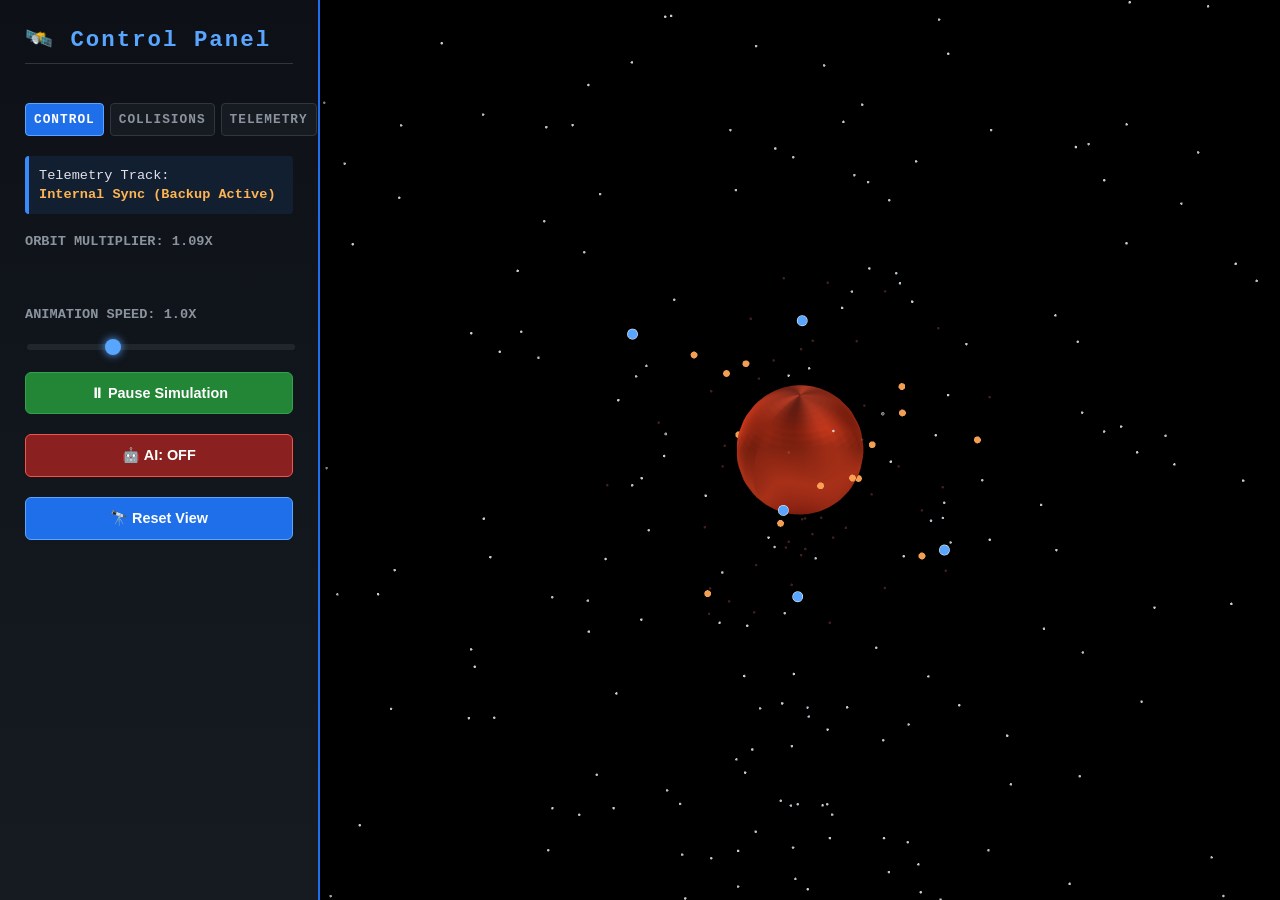
==== Code/index.html @ 91a64fd9 "First commit" ====
<!DOCTYPE html>
<html lang="en">
<head>
    <meta charset="UTF-8">
    <meta name="viewport" content="width=device-width, initial-scale=1.0">
    <title>Martian Satellite Simulation</title>
    <link rel="stylesheet" href="./style.css">
    <script src="https://cdn.plot.ly/plotly-2.27.0.min.js"></script>
</head>
<body>
    <div class="sidebar">
        <h2>🛰️ Control Panel</h2>

        <div class="tabs">
            <button id="tab-btn-control" class="tab-btn active">Control</button>
            <button id="tab-btn-collisions" class="tab-btn">Collisions</button>
            <button id="tab-btn-telemetry" class="tab-btn">Telemetry</button>
        </div>

        <div id="tab-panel-control" class="tab-panel">
            <div class="status">Telemetry Track:<br><strong id="status-text">Connecting to AI...</strong></div>

            <label>Orbit Multiplier: <span id="alt-val">1.00</span>x</label>
            <br>
            <label>Animation Speed: <span id="speed-val">1.0</span>x</label>
            <input type="range" id="speed" min="0.1" max="3.0" step="0.1" value="1.0">

            <button id="toggle-sim">⏸ Pause Simulation</button>

            <button id="ai-toggle-btn" class="ai-btn off">🤖 AI: OFF</button>

            <button id="reset-view-btn" class="secondary-btn">🔭 Reset View</button>
        </div>

        <div id="tab-panel-collisions" class="tab-panel hidden">
            <div class="collision-stats">
                <div class="stat-card off">
                    <label>AI OFF</label>
                    <div class="stat-count" id="off-collision-count">0</div>
                    <div class="stat-rate" id="off-collision-rate">0.0/min</div>
                </div>
                <div class="stat-card on">
                    <label>AI ON</label>
                    <div class="stat-count" id="on-collision-count">0</div>
                    <div class="stat-rate" id="on-collision-rate">0.0/min</div>
                </div>
            </div>

            <div class="reduction-box">
                Collision Rate Reduction
                <span id="collision-reduction">—</span>
            </div>

            <label>Event Log</label>
            <div id="collision-log" class="collision-log"></div>
        </div>

        <div id="tab-panel-telemetry" class="tab-panel hidden">
            <label>Orbit Multiplier (last 100 samples)</label>
            <div id="telemetry-chart" class="telemetry-chart"></div>

            <label>Satellite Status</label>
            <div class="sat-table-wrap">
                <table class="sat-table">
                    <thead>
                        <tr><th>ID</th><th>Radius</th><th>Nearest Threat</th><th>Status</th></tr>
                    </thead>
                    <tbody id="sat-table-body"></tbody>
                </table>
            </div>

            <label>Decision Log</label>
            <div id="decision-log" class="collision-log"></div>

            <label>Session Report (matplotlib)</label>
            <div class="report-chart-wrap">
                <img id="report-chart-img" class="report-chart-img" alt="Session report chart">
                <div id="report-chart-fallback" class="report-chart-fallback hidden">Report unavailable — is server.py running?</div>
            </div>

            <div class="download-links">
                <a href="http://127.0.0.1:8000/download-log" class="secondary-btn download-link" download>⬇ Model Log CSV</a>
                <a href="http://127.0.0.1:8000/download-sim-log" class="secondary-btn download-link" download>⬇ Sim Log CSV</a>
            </div>
        </div>
    </div>
    <div id="plot-container"></div>
    <script src="./script.js"></script>
</body>
</html>
---- Code/style.css ----
body {
    margin: 0;
    padding: 0;
    font-family: 'Courier New', Courier, monospace;
    background-color: #050508;
    color: #e0e0e8;
    display: flex;
    height: 100vh;
    overflow: hidden;
}

.sidebar {
    width: 320px;
    background: linear-gradient(180deg, #0d1117 0%, #161b22 100%);
    border-right: 2px solid #1f6feb;
    padding: 25px;
    box-shadow: 5px 0 25px rgba(0,0,0,0.7);
    display: flex;
    flex-direction: column;
    gap: 20px;
    z-index: 10;
    box-sizing: border-box;
    overflow-y: auto;
}

h2 {
    margin-top: 0;
    font-size: 1.4rem;
    color: #58a6ff;
    letter-spacing: 2px;
    border-bottom: 1px solid #30363d;
    padding-bottom: 10px;
}

.status {
    background-color: rgba(56, 139, 253, 0.1);
    padding: 10px;
    border-left: 4px solid #388bfd;
    border-radius: 4px;
    font-size: 0.85rem;
    line-height: 1.4;
}

label {
    font-size: 0.85rem;
    color: #8b949e;
    text-transform: uppercase;
    font-weight: bold;
}

input[type=range] {
    -webkit-appearance: none;
    appearance: none;
    width: 100%;
    background: #21262d;
    height: 6px;
    border-radius: 3px;
    outline: none;
}

input[type=range]::-webkit-slider-thumb {
    -webkit-appearance: none;
    appearance: none;
    width: 16px;
    height: 16px;
    border-radius: 50%;
    background: #58a6ff;
    cursor: pointer;
    box-shadow: 0 0 8px #58a6ff;
}

button {
    background-color: #238636;
    color: #ffffff;
    border: 1px solid #2ea44f;
    padding: 12px;
    border-radius: 6px;
    cursor: pointer;
    font-weight: bold;
    font-size: 0.9rem;
    transition: all 0.2s ease;
}

button:hover {
    background-color: #2ea44f;
    box-shadow: 0 0 15px rgba(46, 164, 79, 0.6);
}

#plot-container {
    flex-grow: 1;
    height: 100%;
    width: calc(100% - 320px);
    background-color: #000000;
}

/* --- Tabs --- */
.tabs {
    display: flex;
    gap: 6px;
}

.tab-btn {
    flex: 1;
    background-color: #161b22;
    color: #8b949e;
    border: 1px solid #30363d;
    padding: 8px;
    border-radius: 4px;
    cursor: pointer;
    font-family: 'Courier New', Courier, monospace;
    font-size: 0.8rem;
    font-weight: bold;
    text-transform: uppercase;
    letter-spacing: 1px;
    transition: all 0.2s ease;
}

.tab-btn:hover {
    background-color: #21262d;
    box-shadow: none;
}

.tab-btn.active {
    background-color: #1f6feb;
    color: #ffffff;
    border-color: #58a6ff;
}

.tab-panel {
    display: flex;
    flex-direction: column;
    gap: 20px;
}

.tab-panel.hidden {
    display: none;
}

/* --- AI toggle button --- */
.ai-btn {
    background-color: #238636;
    border: 1px solid #2ea44f;
}

.ai-btn.off {
    background-color: #8b2020;
    border: 1px solid #f85149;
}

.secondary-btn {
    background-color: #1f6feb;
    border: 1px solid #58a6ff;
}

/* --- Collisions tab --- */
.collision-stats {
    display: flex;
    gap: 10px;
}

.stat-card {
    flex: 1;
    background-color: rgba(56, 139, 253, 0.08);
    border-left: 4px solid #388bfd;
    border-radius: 4px;
    padding: 10px;
    text-align: center;
}

.stat-card.off {
    background-color: rgba(248, 81, 73, 0.08);
    border-left-color: #f85149;
}

.stat-card label {
    display: block;
    font-size: 0.7rem;
    margin-bottom: 4px;
}

.stat-count {
    font-size: 1.6rem;
    font-weight: bold;
    color: #e0e0e8;
}

.stat-rate {
    font-size: 0.75rem;
    color: #8b949e;
    margin-top: 2px;
}

.reduction-box {
    background-color: rgba(46, 164, 79, 0.1);
    border-left: 4px solid #2ea44f;
    border-radius: 4px;
    padding: 10px;
    text-align: center;
    font-size: 0.8rem;
    text-transform: uppercase;
    letter-spacing: 1px;
    color: #8b949e;
}

.reduction-box span {
    display: block;
    font-size: 1.8rem;
    color: #3fb950;
    font-weight: bold;
    letter-spacing: normal;
    text-transform: none;
    margin-top: 4px;
}

.collision-log {
    background-color: #0d1117;
    border: 1px solid #30363d;
    border-radius: 4px;
    padding: 8px;
    height: 220px;
    overflow-y: auto;
    font-size: 0.72rem;
    line-height: 1.5;
    color: #8b949e;
}

.collision-log div {
    border-bottom: 1px solid #21262d;
    padding: 3px 0;
}

.collision-log:empty::before {
    content: "No collisions recorded yet — try switching AI OFF to test the baseline.";
    color: #6e7681;
    font-style: italic;
}

#decision-log:empty::before {
    content: "No decisions logged yet — start the simulation to see live model activity.";
}

/* --- Telemetry tab --- */
.telemetry-chart {
    background-color: #0d1117;
    border: 1px solid #30363d;
    border-radius: 4px;
    height: 140px;
    width: 100%;
}

.sat-table-wrap {
    max-height: 180px;
    overflow-y: auto;
    border: 1px solid #30363d;
    border-radius: 4px;
}

.sat-table {
    width: 100%;
    border-collapse: collapse;
    font-size: 0.72rem;
}

.sat-table th {
    position: sticky;
    top: 0;
    background-color: #161b22;
    color: #58a6ff;
    text-align: left;
    padding: 6px 8px;
    text-transform: uppercase;
    letter-spacing: 0.5px;
}

.sat-table td {
    padding: 5px 8px;
    border-top: 1px solid #21262d;
    color: #c9d1d9;
}

.sat-table tr.status-safe td:last-child { color: #3fb950; }
.sat-table tr.status-caution td:last-child { color: #d29922; }
.sat-table tr.status-danger td:last-child { color: #f85149; font-weight: bold; }

.report-chart-wrap {
    position: relative;
}

.report-chart-img {
    width: 100%;
    display: block;
    border-radius: 4px;
    border: 1px solid #30363d;
}

.report-chart-img.hidden {
    display: none;
}

.report-chart-fallback {
    background-color: #0d1117;
    border: 1px solid #30363d;
    border-radius: 4px;
    padding: 20px 10px;
    text-align: center;
    font-size: 0.75rem;
    color: #6e7681;
    font-style: italic;
}

.report-chart-fallback.hidden {
    display: none;
}

.download-links {
    display: flex;
    gap: 8px;
}

.download-link {
    flex: 1;
    text-align: center;
    text-decoration: none;
    font-size: 0.75rem;
    font-weight: bold;
    padding: 10px;
    border-radius: 6px;
    box-sizing: border-box;
}
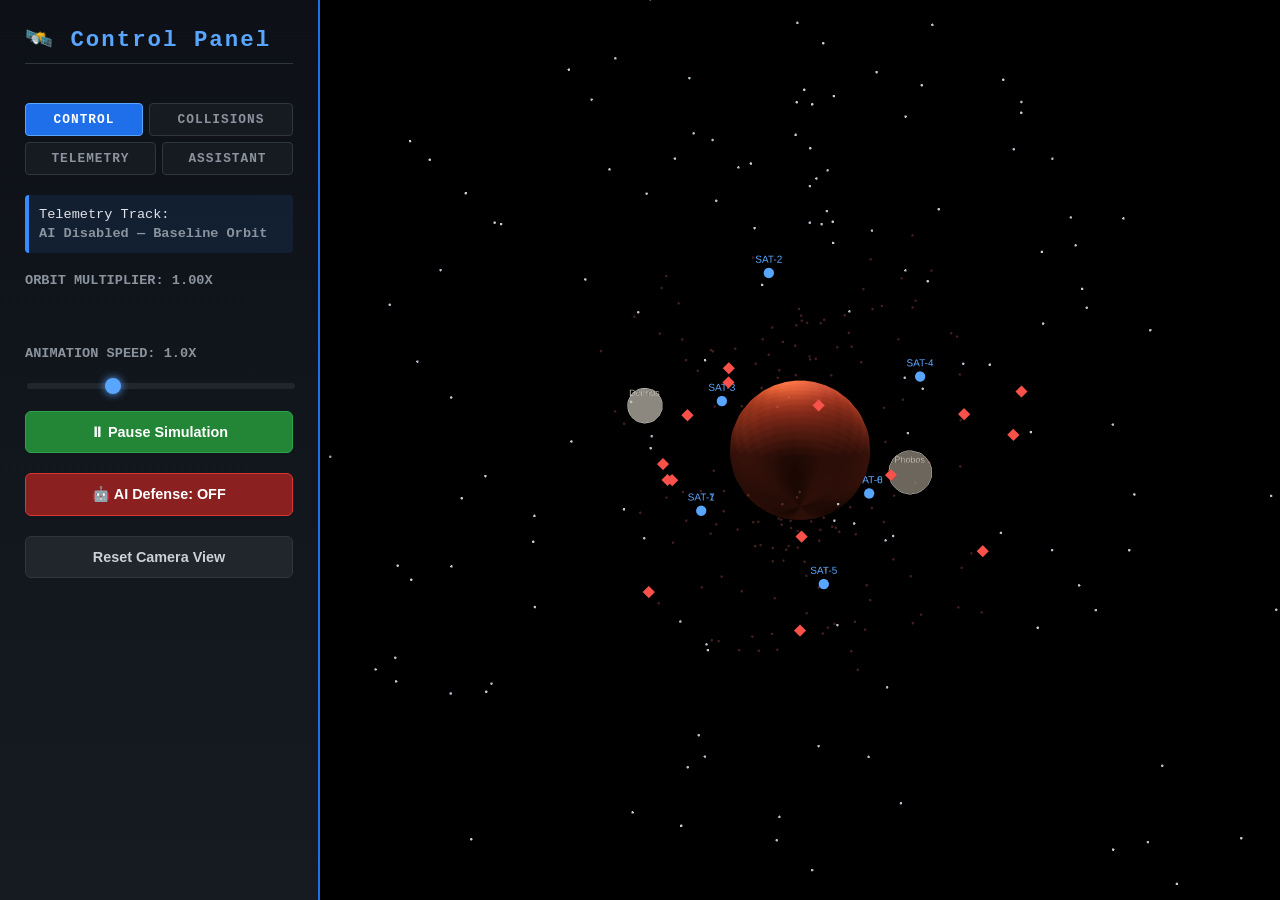
==== commit df797ede: "first commit" ====
--- a/Code/index.html
+++ b/Code/index.html
@@ -4,8 +4,461 @@
     <meta charset="UTF-8">
     <meta name="viewport" content="width=device-width, initial-scale=1.0">
     <title>Martian Satellite Simulation</title>
-    <link rel="stylesheet" href="./style.css">
     <script src="https://cdn.plot.ly/plotly-2.27.0.min.js"></script>
+    <style>
+        body {
+            margin: 0;
+            padding: 0;
+            font-family: 'Courier New', Courier, monospace;
+            background-color: #050508;
+            color: #e0e0e8;
+            display: flex;
+            height: 100vh;
+            overflow: hidden;
+        }
+
+        .sidebar {
+            width: 320px;
+            background: linear-gradient(180deg, #0d1117 0%, #161b22 100%);
+            border-right: 2px solid #1f6feb;
+            padding: 25px;
+            box-shadow: 5px 0 25px rgba(0,0,0,0.7);
+            display: flex;
+            flex-direction: column;
+            gap: 20px;
+            z-index: 10;
+            box-sizing: border-box;
+            overflow-y: auto;
+        }
+
+        h2 {
+            margin-top: 0;
+            font-size: 1.4rem;
+            color: #58a6ff;
+            letter-spacing: 2px;
+            border-bottom: 1px solid #30363d;
+            padding-bottom: 10px;
+        }
+
+        .status {
+            background-color: rgba(56, 139, 253, 0.1);
+            padding: 10px;
+            border-left: 4px solid #388bfd;
+            border-radius: 4px;
+            font-size: 0.85rem;
+            line-height: 1.4;
+        }
+
+        label {
+            font-size: 0.85rem;
+            color: #8b949e;
+            text-transform: uppercase;
+            font-weight: bold;
+        }
+
+        input[type=range] {
+            -webkit-appearance: none;
+            appearance: none;
+            width: 100%;
+            background: #21262d;
+            height: 6px;
+            border-radius: 3px;
+            outline: none;
+        }
+
+        input[type=range]::-webkit-slider-thumb {
+            -webkit-appearance: none;
+            appearance: none;
+            width: 16px;
+            height: 16px;
+            border-radius: 50%;
+            background: #58a6ff;
+            cursor: pointer;
+            box-shadow: 0 0 8px #58a6ff;
+        }
+
+        button {
+            background-color: #238636;
+            color: #ffffff;
+            border: 1px solid #2ea44f;
+            padding: 12px;
+            border-radius: 6px;
+            cursor: pointer;
+            font-weight: bold;
+            font-size: 0.9rem;
+            transition: all 0.2s ease;
+        }
+
+        button:hover {
+            background-color: #2ea44f;
+            box-shadow: 0 0 15px rgba(46, 164, 79, 0.6);
+        }
+
+        #plot-container {
+            flex-grow: 1;
+            height: 100%;
+            width: calc(100% - 320px);
+            background-color: #000000;
+        }
+
+        /* --- Tabs --- */
+        .tabs {
+            display: flex;
+            flex-wrap: wrap;
+            gap: 6px;
+        }
+
+        .tab-btn {
+            flex: 1 1 auto;
+            min-width: 70px;
+            background-color: #161b22;
+            color: #8b949e;
+            border: 1px solid #30363d;
+            padding: 8px;
+            border-radius: 4px;
+            cursor: pointer;
+            font-family: 'Courier New', Courier, monospace;
+            font-size: 0.8rem;
+            font-weight: bold;
+            text-transform: uppercase;
+            letter-spacing: 1px;
+            transition: all 0.2s ease;
+        }
+
+        .tab-btn:hover {
+            background-color: #21262d;
+            box-shadow: none;
+        }
+
+        .tab-btn.active {
+            background-color: #1f6feb;
+            color: #ffffff;
+            border-color: #58a6ff;
+        }
+
+        .tab-panel {
+            display: flex;
+            flex-direction: column;
+            gap: 20px;
+        }
+
+        .tab-panel.hidden {
+            display: none;
+        }
+
+        /* --- AI toggle button --- */
+        .ai-btn {
+            background-color: #238636;
+            border: 1px solid #2ea44f;
+        }
+
+        .ai-btn.off {
+            background-color: #8b2020;
+            border: 1px solid #da3633;
+        }
+
+        .ai-btn.off:hover {
+            background-color: #da3633;
+            box-shadow: 0 0 15px rgba(218, 54, 51, 0.6);
+        }
+
+        /* --- Collisions Tab Widgets --- */
+        .stats-grid {
+            display: grid;
+            grid-template-columns: 1fr 1fr;
+            gap: 10px;
+        }
+
+        .stat-card {
+            background-color: #0d1117;
+            border: 1px solid #30363d;
+            border-radius: 6px;
+            padding: 10px;
+            text-align: center;
+        }
+
+        .stat-card.danger {
+            border-color: #f85149;
+            background-color: rgba(248, 81, 73, 0.05);
+        }
+
+        .stat-card.success {
+            border-color: #3fb950;
+            background-color: rgba(63, 185, 80, 0.05);
+        }
+
+        .stat-title {
+            font-size: 0.7rem;
+            margin-bottom: 4px;
+            color: #8b949e;
+            text-transform: uppercase;
+        }
+
+        .stat-count {
+            font-size: 1.6rem;
+            font-weight: bold;
+            color: #e0e0e8;
+        }
+
+        .stat-rate {
+            font-size: 0.75rem;
+            color: #8b949e;
+            margin-top: 2px;
+        }
+
+        .reduction-box {
+            background-color: rgba(46, 164, 79, 0.1);
+            border-left: 4px solid #2ea44f;
+            border-radius: 4px;
+            padding: 10px;
+            text-align: center;
+            font-size: 0.8rem;
+            text-transform: uppercase;
+            letter-spacing: 1px;
+            color: #8b949e;
+        }
+
+        .reduction-box span {
+            display: block;
+            font-size: 1.8rem;
+            color: #3fb950;
+            font-weight: bold;
+            letter-spacing: normal;
+            text-transform: none;
+            margin-top: 4px;
+        }
+
+        .collision-log {
+            background-color: #0d1117;
+            border: 1px solid #30363d;
+            border-radius: 4px;
+            padding: 8px;
+            height: 220px;
+            overflow-y: auto;
+            font-size: 0.72rem;
+            line-height: 1.5;
+            color: #8b949e;
+        }
+
+        .collision-log div {
+            border-bottom: 1px solid #21262d;
+            padding: 3px 0;
+        }
+
+        .collision-log:empty::before {
+            content: "No collisions recorded. Simulation operating safely.";
+            color: #484f58;
+            font-style: italic;
+        }
+
+        /* --- Telemetry Tab Widgets --- */
+        .telemetry-chart-wrap {
+            height: 140px;
+            background-color: #0d1117;
+            border: 1px solid #30363d;
+            border-radius: 4px;
+            overflow: hidden;
+        }
+
+        .sat-table-wrap {
+            max-height: 180px;
+            overflow-y: auto;
+            border: 1px solid #30363d;
+            border-radius: 4px;
+        }
+
+        .sat-table {
+            width: 100%;
+            border-collapse: collapse;
+            font-size: 0.75rem;
+            text-align: left;
+        }
+
+        .sat-table th {
+            background-color: #161b22;
+            color: #8b949e;
+            padding: 6px 8px;
+            position: sticky;
+            top: 0;
+            border-bottom: 1px solid #30363d;
+        }
+
+        .sat-table td {
+            padding: 5px 8px;
+            border-bottom: 1px solid #21262d;
+            color: #c9d1d9;
+        }
+
+        .sat-table tr:hover td {
+            background-color: #161b22;
+            cursor: pointer;
+        }
+
+        .badge-safe {
+            color: #3fb950;
+            background: rgba(63, 185, 80, 0.1);
+            padding: 2px 6px;
+            border-radius: 3px;
+        }
+
+        .badge-caution {
+            color: #d29922;
+            background: rgba(210, 153, 34, 0.1);
+            padding: 2px 6px;
+            border-radius: 3px;
+        }
+
+        .badge-danger {
+            color: #f85149;
+            background: rgba(248, 81, 73, 0.1);
+            padding: 2px 6px;
+            border-radius: 3px;
+        }
+
+        .report-chart-wrap {
+            background-color: #0d1117;
+            border: 1px solid #30363d;
+            border-radius: 4px;
+            overflow: hidden;
+            text-align: center;
+        }
+
+        .report-chart-img {
+            width: 100%;
+            height: auto;
+            display: block;
+        }
+
+        .report-chart-fallback {
+            padding: 20px;
+            color: #8b949e;
+            font-size: 0.75rem;
+            font-style: italic;
+        }
+
+        .hidden {
+            display: none;
+        }
+
+        .download-links {
+            display: flex;
+            gap: 8px;
+        }
+
+        .download-link {
+            flex: 1;
+            text-align: center;
+            text-decoration: none;
+            font-size: 0.75rem;
+            font-weight: bold;
+            padding: 10px;
+            border-radius: 6px;
+            box-sizing: border-box;
+        }
+
+        /* --- Assistant tab --- */
+        .chat-messages {
+            display: flex;
+            flex-direction: column;
+            gap: 8px;
+            height: 320px;
+            overflow-y: auto;
+            background-color: #0d1117;
+            border: 1px solid #30363d;
+            border-radius: 4px;
+            padding: 10px;
+        }
+
+        .chat-messages:empty::before {
+            content: "Ask me anything about the simulation — the satellites, Mars, the AI toggle, or what's happening right now.";
+            color: #6e7681;
+            font-style: italic;
+            font-size: 0.78rem;
+        }
+
+        .chat-bubble {
+            max-width: 85%;
+            padding: 8px 10px;
+            border-radius: 8px;
+            font-size: 0.78rem;
+            line-height: 1.4;
+            word-wrap: break-word;
+            white-space: pre-wrap;
+        }
+
+        .chat-bubble.user {
+            align-self: flex-end;
+            background-color: #1f6feb;
+            color: #ffffff;
+        }
+
+        .chat-bubble.assistant {
+            align-self: flex-start;
+            background-color: #21262d;
+            color: #c9d1d9;
+        }
+
+        .chat-bubble.assistant.error {
+            background-color: rgba(248, 81, 73, 0.15);
+            color: #f85149;
+            border: 1px solid #f85149;
+        }
+
+        .chat-bubble.assistant.pending {
+            color: #8b949e;
+            font-style: italic;
+        }
+
+        .chat-input-row {
+            display: flex;
+            gap: 8px;
+        }
+
+        .chat-input {
+            flex: 1;
+            background-color: #0d1117;
+            border: 1px solid #30363d;
+            border-radius: 4px;
+            color: #c9d1d9;
+            padding: 8px 10px;
+            font-size: 0.8rem;
+            outline: none;
+        }
+
+        .chat-input:focus {
+            border-color: #58a6ff;
+        }
+
+        .chat-send-btn {
+            padding: 8px 14px;
+            font-size: 0.8rem;
+        }
+
+        .secondary-btn {
+            background-color: #21262d;
+            color: #c9d1d9;
+            border: 1px solid #30363d;
+        }
+
+        .secondary-btn:hover {
+            background-color: #30363d;
+            border-color: #8b949e;
+            box-shadow: none;
+        }
+
+        .q-table-view {
+            background-color: #0d1117;
+            border: 1px solid #30363d;
+            border-radius: 4px;
+            padding: 8px;
+            font-size: 0.7rem;
+            font-family: monospace;
+            max-height: 150px;
+            overflow-y: auto;
+            color: #8b949e;
+            white-space: pre-wrap;
+        }
+    </style>
 </head>
 <body>
     <div class="sidebar">
@@ -15,6 +468,7 @@
             <button id="tab-btn-control" class="tab-btn active">Control</button>
             <button id="tab-btn-collisions" class="tab-btn">Collisions</button>
             <button id="tab-btn-telemetry" class="tab-btn">Telemetry</button>
+            <button id="tab-btn-assistant" class="tab-btn">Assistant</button>
         </div>
 
         <div id="tab-panel-control" class="tab-panel">
@@ -26,44 +480,44 @@
             <input type="range" id="speed" min="0.1" max="3.0" step="0.1" value="1.0">
 
             <button id="toggle-sim">⏸ Pause Simulation</button>
-
-            <button id="ai-toggle-btn" class="ai-btn off">🤖 AI: OFF</button>
-
-            <button id="reset-view-btn" class="secondary-btn">🔭 Reset View</button>
+            <button id="ai-toggle-btn" class="ai-btn off">🤖 AI Defense: OFF</button>
+            <button id="reset-view-btn" class="secondary-btn">Reset Camera View</button>
         </div>
 
         <div id="tab-panel-collisions" class="tab-panel hidden">
-            <div class="collision-stats">
-                <div class="stat-card off">
-                    <label>AI OFF</label>
-                    <div class="stat-count" id="off-collision-count">0</div>
-                    <div class="stat-rate" id="off-collision-rate">0.0/min</div>
+            <div class="stats-grid">
+                <div class="stat-card danger">
+                    <div class="stat-title">AI OFF Hits</div>
+                    <div id="off-collision-count" class="stat-count">0</div>
+                    <div id="off-collision-rate" class="stat-rate">0.0 / min</div>
                 </div>
-                <div class="stat-card on">
-                    <label>AI ON</label>
-                    <div class="stat-count" id="on-collision-count">0</div>
-                    <div class="stat-rate" id="on-collision-rate">0.0/min</div>
+                <div class="stat-card success">
+                    <div class="stat-title">AI ON Hits</div>
+                    <div id="on-collision-count" class="stat-count">0</div>
+                    <div id="on-collision-rate" class="stat-rate">0.0 / min</div>
                 </div>
             </div>
 
             <div class="reduction-box">
-                Collision Rate Reduction
-                <span id="collision-reduction">—</span>
+                Collision Reduction
+                <span id="collision-reduction">0%</span>
             </div>
 
-            <label>Event Log</label>
+            <label>Live Collision &amp; Evasion Log</label>
             <div id="collision-log" class="collision-log"></div>
         </div>
 
         <div id="tab-panel-telemetry" class="tab-panel hidden">
-            <label>Orbit Multiplier (last 100 samples)</label>
-            <div id="telemetry-chart" class="telemetry-chart"></div>
-
-            <label>Satellite Status</label>
+            <label>Orbit Multiplier History</label>
+            <div class="telemetry-chart-wrap">
+                <div id="telemetry-chart" style="width:100%;height:100%;"></div>
+            </div>
+
+            <label>Satellite Status Matrix</label>
             <div class="sat-table-wrap">
                 <table class="sat-table">
                     <thead>
-                        <tr><th>ID</th><th>Radius</th><th>Nearest Threat</th><th>Status</th></tr>
+                        <tr><th>Sat</th><th>Orbit</th><th>Nearest Threat</th><th>Status</th></tr>
                     </thead>
                     <tbody id="sat-table-body"></tbody>
                 </table>
@@ -83,8 +537,898 @@
                 <a href="http://127.0.0.1:8000/download-sim-log" class="secondary-btn download-link" download>⬇ Sim Log CSV</a>
             </div>
         </div>
+
+        <div id="tab-panel-assistant" class="tab-panel hidden">
+            <div id="chat-messages" class="chat-messages"></div>
+            <div class="chat-input-row">
+                <input type="text" id="chat-input" class="chat-input" placeholder="Ask about the simulation...">
+                <button id="chat-send-btn" class="secondary-btn chat-send-btn">Send</button>
+            </div>
+
+            <label>RL Agent Q-Table (State / Action Values)</label>
+            <div id="q-table-view" class="q-table-view">Loading Q-table...</div>
+            <button id="rl-reset-btn" class="secondary-btn">Reset RL Agent Memory</button>
+        </div>
     </div>
+
     <div id="plot-container"></div>
-    <script src="./script.js"></script>
+
+    <script>
+        document.addEventListener('DOMContentLoaded', function() {
+
+            if (typeof Plotly === 'undefined') {
+              console.error('Plotly failed to load — check your <script src="..."> tag/order.');
+              return;
+            }
+          
+            const plotDiv = document.getElementById('plot-container');
+            if (!plotDiv) {
+              console.error('plot-container div not found — check the id matches your HTML.');
+              return;
+            }
+          
+            const numSats = 8;
+            const numPlanes = 3;
+            let timeStep = 0;
+            let isAnimating = true;
+            let aiEnabled = false; 
+          
+            const altVal = document.getElementById('alt-val');
+            const speedSlider = document.getElementById('speed');
+            const speedVal = document.getElementById('speed-val');
+            const toggleBtn = document.getElementById('toggle-sim');
+            const statusText = document.getElementById('status-text');
+          
+            const aiToggleBtn = document.getElementById('ai-toggle-btn');
+            const resetViewBtn = document.getElementById('reset-view-btn');
+            const tabBtnControl = document.getElementById('tab-btn-control');
+            const tabBtnCollisions = document.getElementById('tab-btn-collisions');
+            const tabBtnTelemetry = document.getElementById('tab-btn-telemetry');
+            const tabBtnAssistant = document.getElementById('tab-btn-assistant');
+            const tabPanelControl = document.getElementById('tab-panel-control');
+            const tabPanelCollisions = document.getElementById('tab-panel-collisions');
+            const tabPanelTelemetry = document.getElementById('tab-panel-telemetry');
+            const tabPanelAssistant = document.getElementById('tab-panel-assistant');
+            const chatMessagesEl = document.getElementById('chat-messages');
+            const chatInputEl = document.getElementById('chat-input');
+            const chatSendBtn = document.getElementById('chat-send-btn');
+            const telemetryChartEl = document.getElementById('telemetry-chart');
+            const satTableBodyEl = document.getElementById('sat-table-body');
+            const qTableViewEl = document.getElementById('q-table-view');
+            const decisionLogEl = document.getElementById('decision-log');
+            const reportChartImg = document.getElementById('report-chart-img');
+            const reportChartFallback = document.getElementById('report-chart-fallback');
+            const offCountEl = document.getElementById('off-collision-count');
+            const onCountEl = document.getElementById('on-collision-count');
+            const offRateEl = document.getElementById('off-collision-rate');
+            const onRateEl = document.getElementById('on-collision-rate');
+            const reductionEl = document.getElementById('collision-reduction');
+            const collisionLogEl = document.getElementById('collision-log');
+          
+            const planeRadiiBase = [1.6, 2.4, 3.2];
+            const inclinations = [0.2, 0.5, 0.78];
+            const nodes = [0.5, 2.1, 4.5];
+          
+            // --- 1. STARS GENERATOR ---
+            function buildStars() {
+                let numStars = 400;
+                let x = [], y = [], z = [];
+                let colors = [];
+                const starColors = ['#ffffff', '#e0f2fe', '#f3e8ff', '#ffffff'];
+          
+                const rMin = 3.0, rMax = 14.0;
+                for(let i=0; i<numStars; i++) {
+                    let r = Math.cbrt(Math.random() * (Math.pow(rMax, 3) - Math.pow(rMin, 3)) + Math.pow(rMin, 3));
+                    let theta = Math.random() * 2 * Math.PI;
+                    let phi = Math.random() * Math.PI;
+          
+                    x.push(r * Math.sin(phi) * Math.cos(theta));
+                    y.push(r * Math.sin(phi) * Math.sin(theta));
+                    z.push(r * Math.cos(phi));
+                    colors.push(starColors[Math.floor(Math.random() * starColors.length)]);
+                }
+                return {
+                    type: 'scatter3d', mode: 'markers', x: x, y: y, z: z,
+                    marker: { size: 1.5, color: colors, opacity: 0.8 },
+                    showlegend: false, hoverinfo: 'none'
+                };
+            }
+          
+            // --- 2. MARS GENERATOR ---
+            const marsU = [];
+            const marsV = [];
+            for (let i = 0; i <= 30; i++) marsU.push(i * 2 * Math.PI / 30);
+            for (let i = 0; i <= 30; i++) marsV.push(i * Math.PI / 30);
+          
+            function marsTexture(u, v) {
+                return Math.sin(3*u + 1.3*v) * 0.5 + Math.sin(5*u - 2.1*v) * 0.3 + Math.sin(1.7*u + 4*v) * 0.2;
+            }
+          
+            function buildMarsGeometry() {
+                let x = [], y = [], z = [];
+                for (let i = 0; i <= 30; i++) {
+                    let x_row = [], y_row = [], z_row = [];
+                    for (let j = 0; j <= 30; j++) {
+                        x_row.push(Math.cos(marsU[j]) * Math.sin(marsV[i]));
+                        y_row.push(Math.sin(marsU[j]) * Math.sin(marsV[i]));
+                        z_row.push(Math.cos(marsV[i]));
+                    }
+                    x.push(x_row); y.push(y_row); z.push(z_row);
+                }
+                return { x: x, y: y, z: z };
+            }
+          
+            function buildMarsColor(rotationAngle) {
+                let color = [];
+                for (let i = 0; i <= 30; i++) {
+                    let row = [];
+                    for (let j = 0; j <= 30; j++) {
+                        let base = Math.cos(marsV[i]);
+                        let feature = marsTexture(marsU[j] - rotationAngle, marsV[i]) * 0.55;
+                        row.push(base + feature);
+                    }
+                    color.push(row);
+                }
+                return color;
+            }
+          
+            const MARS_ROTATION_SPEED = 0.01;
+          
+            // --- 3. DECORATIVE DEBRIS ---
+            function buildDebris(density) {
+                let numDebris = Math.floor(150 * density);
+                let x = [], y = [], z = [];
+                for(let i=0; i<numDebris; i++) {
+                    let r = 1.2 + Math.random() * 2.3;
+                    let theta = Math.random() * 2 * Math.PI;
+                    let phi = Math.random() * Math.PI;
+                    x.push(r * Math.sin(phi) * Math.cos(theta));
+                    y.push(r * Math.sin(phi) * Math.sin(theta));
+                    z.push(r * Math.cos(phi));
+                }
+                return {
+                    type: 'scatter3d', mode: 'markers', x: x, y: y, z: z,
+                    marker: { size: 1.5, color: '#ff7b72', opacity: 0.25 },
+                    showlegend: false, hoverinfo: 'none'
+                };
+            }
+          
+            // --- 4. SATELLITE POSITION CALCULATION ---
+            let satThetas = new Array(numSats).fill(0).map((_, i) => {
+                let spacingOffset = (2 * Math.PI / Math.max(1, Math.floor(numSats / numPlanes))) * Math.floor(i / numPlanes);
+                return spacingOffset;
+            });
+          
+            function advanceSatelliteOrbits(altitudeMults, dtSim) {
+                for (let i = 0; i < numSats; i++) {
+                    let pIdx = i % numPlanes;
+                    let mult = (altitudeMults && altitudeMults[i] !== undefined) ? altitudeMults[i] : 1.0;
+                    let r = Math.max(planeRadiiBase[pIdx] * mult, 1.4);
+                    let angularSpeed = Math.sqrt(10.0 / Math.pow(r, 3));
+                    satThetas[i] = (satThetas[i] + angularSpeed * dtSim * 0.15) % (2 * Math.PI);
+                }
+            }
+          
+            function getSatellites(altitudeMults) {
+                let x = [], y = [], z = [];
+                for (let i = 0; i < numSats; i++) {
+                    let pIdx = i % numPlanes;
+                    let mult = (altitudeMults && altitudeMults[i] !== undefined) ? altitudeMults[i] : 1.0;
+                    let r = Math.max(planeRadiiBase[pIdx] * mult, 1.4);
+                    let inc = inclinations[pIdx];
+                    let node = nodes[pIdx];
+          
+                    let currentTheta = satThetas[i];
+                    x.push(r * (Math.cos(currentTheta) * Math.cos(node) - Math.sin(currentTheta) * Math.sin(node) * Math.cos(inc)));
+                    y.push(r * (Math.cos(currentTheta) * Math.sin(node) + Math.sin(currentTheta) * Math.cos(node) * Math.cos(inc)));
+                    z.push(r * (Math.sin(currentTheta) * Math.sin(inc)));
+                }
+                return { x: x, y: y, z: z };
+            }
+          
+            // --- 5. THREAT DEBRIS ---
+            const THREATS_PER_SAT = 2;
+            const COLLISION_RADIUS = 0.35;
+            const RESPAWN_MIN_OFFSET = 0.15;
+            const RESPAWN_MAX_OFFSET = 0.55;
+          
+            function randomOffset() {
+                let mag = RESPAWN_MIN_OFFSET + Math.random() * (RESPAWN_MAX_OFFSET - RESPAWN_MIN_OFFSET);
+                return Math.random() < 0.5 ? -mag : mag;
+            }
+          
+            function makeThreat(satIdx, id) {
+                let pIdx = satIdx % numPlanes;
+                let spacingOffset = (2 * Math.PI / Math.max(1, Math.floor(numSats / numPlanes))) * Math.floor(satIdx / numPlanes);
+                return {
+                    id: id,
+                    satIdx: satIdx,
+                    pIdx: pIdx,
+                    radius: Math.max(planeRadiiBase[pIdx] + randomOffset(), 1.1),
+                    phase: spacingOffset + Math.random() * 2 * Math.PI,
+                    colliding: false,
+                    eccentricity: 0.15 + Math.random() * 0.2,
+                    direction: Math.random() < 0.3 ? -1 : 1
+                };
+            }
+          
+            let threatState = [];
+            for (let s = 0; s < numSats; s++) {
+                for (let k = 0; k < THREATS_PER_SAT; k++) {
+                    threatState.push(makeThreat(s, 'DBR-' + String(s) + String(k)));
+                }
+            }
+          
+            function getThreatPositions(t) {
+                let x = [], y = [], z = [];
+                for (let i = 0; i < threatState.length; i++) {
+                    let th = threatState[i];
+                    let inc = inclinations[th.pIdx];
+                    let node = nodes[th.pIdx];
+                    
+                    let angularSpeed = Math.sqrt(10.0 / Math.pow(th.radius, 3)) * (th.direction || 1);
+                    let currentTheta = th.phase + (angularSpeed * t * 0.15);
+                    
+                    let r = th.radius * (1 - (th.eccentricity || 0) * Math.cos(currentTheta));
+                    
+                    x.push(r * (Math.cos(currentTheta) * Math.cos(node) - Math.sin(currentTheta) * Math.sin(node) * Math.cos(inc)));
+                    y.push(r * (Math.cos(currentTheta) * Math.sin(node) + Math.sin(currentTheta) * Math.cos(node) * Math.cos(inc)));
+                    z.push(r * (Math.sin(currentTheta) * Math.sin(inc)));
+                }
+                return { x: x, y: y, z: z };
+            }
+          
+            // --- 5b. MARS MOONS ---
+            const marsMoons = [
+                { name: 'Phobos', radius: 1.7, inc: 0.05, node: 0.0, phase: 0.0, size: 50.5, color: '#9c9284' },
+                { name: 'Deimos', radius: 2.3, inc: 0.08, node: 1.2, phase: 2.1, size: 40.8, color: '#c8c2b6' }
+            ];
+          
+            function getMoonPositions(t) {
+                let x = [], y = [], z = [];
+                for (let i = 0; i < marsMoons.length; i++) {
+                    let m = marsMoons[i];
+                    let angularSpeed = Math.sqrt(10.0 / Math.pow(m.radius, 3));
+                    let theta = m.phase + angularSpeed * t * 0.15;
+                    x.push(m.radius * (Math.cos(theta) * Math.cos(m.node) - Math.sin(theta) * Math.sin(m.node) * Math.cos(m.inc)));
+                    y.push(m.radius * (Math.cos(theta) * Math.sin(m.node) + Math.sin(theta) * Math.cos(m.node) * Math.cos(m.inc)));
+                    z.push(m.radius * (Math.sin(theta) * Math.sin(m.inc)));
+                }
+                return { x: x, y: y, z: z };
+            }
+          
+            // --- 6b. TELEMETRY DASHBOARD ---
+            const TELEMETRY_WINDOW = 100;
+            let telemetryTimes = [];
+            let telemetryValues = [];
+          
+            const CAUTION_DISTANCE = 0.9;
+            let satStatusState = new Array(numSats).fill('SAFE');
+            let lastLoggedMultiplier = 1.0;
+          
+            function logDecision(text) {
+                if (!decisionLogEl) return;
+                let timeStr = '[' + String(Math.floor(timeStep)).padStart(3, '0') + 's] ';
+                let div = document.createElement('div');
+                div.textContent = timeStr + text;
+                decisionLogEl.appendChild(div);
+                decisionLogEl.scrollTop = decisionLogEl.scrollHeight;
+            }
+          
+            function getNearestThreatDistances(satX, satY, satZ, threatX, threatY, threatZ) {
+                let nearest = new Array(numSats).fill(Infinity);
+                for (let i = 0; i < threatState.length; i++) {
+                    let th = threatState[i];
+                    let dx = satX[th.satIdx] - threatX[i];
+                    let dy = satY[th.satIdx] - threatY[i];
+                    let dz = satZ[th.satIdx] - threatZ[i];
+                    let dist = Math.sqrt(dx*dx + dy*dy + dz*dz);
+                    if (dist < nearest[th.satIdx]) nearest[th.satIdx] = dist;
+                }
+                return nearest;
+            }
+          
+            function getSafeDirections(satX, satY, satZ, threatX, threatY, threatZ) {
+                let nearest = new Array(numSats).fill(Infinity);
+                let safeDirection = new Array(numSats).fill('INCREASE');
+          
+                for (let i = 0; i < threatState.length; i++) {
+                    let th = threatState[i];
+                    let dx = satX[th.satIdx] - threatX[i];
+                    let dy = satY[th.satIdx] - threatY[i];
+                    let dz = satZ[th.satIdx] - threatZ[i];
+                    let dist = Math.sqrt(dx*dx + dy*dy + dz*dz);
+                    if (dist < nearest[th.satIdx]) {
+                        nearest[th.satIdx] = dist;
+                        // Use CURRENT radial distance from Mars for both bodies (not the threat's
+                        // static spawn-time radius), and move AWAY from whichever side it's
+                        // currently on: threat at/above satellite -> DECREASE, threat below -> INCREASE.
+                        let satR = Math.sqrt(satX[th.satIdx]**2 + satY[th.satIdx]**2 + satZ[th.satIdx]**2);
+                        let threatR = Math.sqrt(threatX[i]**2 + threatY[i]**2 + threatZ[i]**2);
+                        safeDirection[th.satIdx] = (threatR >= satR) ? 'DECREASE' : 'INCREASE';
+                    }
+                }
+                return safeDirection;
+            }
+          
+            function sendTelemetrySnapshot() {
+                if (!aiEnabled && timeStep < 2) return;
+                let minDist = Math.min(...latestNearestDist);
+                let numCaution = latestNearestDist.filter(d => d >= COLLISION_RADIUS && d < CAUTION_DISTANCE).length;
+                let numDanger = latestNearestDist.filter(d => d < COLLISION_RADIUS).length;
+          
+                fetch('http://127.0.0.1:8000/telemetry', {
+                    method: 'POST',
+                    headers: { 'Content-Type': 'application/json' },
+                    body: JSON.stringify({
+                        elapsed_seconds: timeStep,
+                        ai_enabled: aiEnabled,
+                        altitude_multiplier: latestMultiplier,
+                        off_collisions: stats.offCollisions,
+                        on_collisions: stats.onCollisions,
+                        off_time_ms: stats.offTimeMs,
+                        on_time_ms: stats.onTimeMs,
+                        min_nearest_distance: minDist,
+                        num_caution: numCaution,
+                        num_danger: numDanger
+                    })
+                }).catch(() => { });
+            }
+            setInterval(sendTelemetrySnapshot, 2000);
+          
+            // --- 6c. COLLISION STATS ---
+            const stats = {
+                offCollisions: 0,
+                onCollisions: 0,
+                offTimeMs: 0,
+                onTimeMs: 0
+            };
+            let satOnCollisions = new Array(numSats).fill(0);
+            let lastReportedSatCollisions = new Array(numSats).fill(0);
+            let lastFrameTime = performance.now();
+          
+            function logCollision(threat, modeLabel) {
+                if (!collisionLogEl) return;
+                let entry = document.createElement('div');
+                let colorClass = aiEnabled ? '#3fb950' : '#f85149';
+                entry.innerHTML = `<span style="color:${colorClass}">[${Math.floor(timeStep)}s] (${modeLabel})</span> Threat <strong style="color:#e0e0e8">${threat.id}</strong> breached safety radius with Sat <strong style="color:#e0e0e8">${threat.satIdx}</strong>`;
+                collisionLogEl.insertBefore(entry, collisionLogEl.firstChild);
+                while (collisionLogEl.children.length > 50) {
+                    collisionLogEl.removeChild(collisionLogEl.lastChild);
+                }
+            }
+          
+            function updateCollisionStats(dt) {
+                if (aiEnabled) {
+                    stats.onTimeMs += dt;
+                } else {
+                    stats.offTimeMs += dt;
+                }
+          
+                let satX = getSatellites(latestSatMultipliers).x;
+                let satY = getSatellites(latestSatMultipliers).y;
+                let satZ = getSatellites(latestSatMultipliers).z;
+                let threatX = getThreatPositions(timeStep).x;
+                let threatY = getThreatPositions(timeStep).y;
+                let threatZ = getThreatPositions(timeStep).z;
+          
+                for (let i = 0; i < threatState.length; i++) {
+                    let th = threatState[i];
+                    let dx = satX[th.satIdx] - threatX[i];
+                    let dy = satY[th.satIdx] - threatY[i];
+                    let dz = satZ[th.satIdx] - threatZ[i];
+                    let dist = Math.sqrt(dx*dx + dy*dy + dz*dz);
+          
+                    if (dist < COLLISION_RADIUS) {
+                        if (!th.colliding) {
+                            th.colliding = true;
+                            if (aiEnabled) {
+                                stats.onCollisions++;
+                                satOnCollisions[th.satIdx]++;
+                                logCollision(th, 'AI ON');
+                            } else {
+                                stats.offCollisions++;
+                                logCollision(th, 'AI OFF');
+                            }
+                        }
+                    } else if (dist > COLLISION_RADIUS + 0.05) {
+                        th.colliding = false;
+                    }
+                }
+          
+                if (offCountEl) offCountEl.innerText = stats.offCollisions;
+                if (onCountEl) onCountEl.innerText = stats.onCollisions;
+          
+                let offMin = Math.max(stats.offTimeMs / 60000, 0.01);
+                let onMin = Math.max(stats.onTimeMs / 60000, 0.01);
+                if (offRateEl) offRateEl.innerText = (stats.offCollisions / offMin).toFixed(1) + ' / min';
+                if (onRateEl) onRateEl.innerText = (stats.onCollisions / onMin).toFixed(1) + ' / min';
+          
+                if (reductionEl) {
+                    let offRate = stats.offCollisions / offMin;
+                    let onRate = stats.onCollisions / onMin;
+                    let reduction = offRate > 0 ? ((offRate - onRate) / offRate) * 100 : 0;
+                    reduction = Math.max(0, Math.min(100, reduction));
+                    reductionEl.innerText = reduction.toFixed(0) + '%';
+                }
+            }
+          
+            // --- 6d. INITIALIZATION OF TELEMETRY CHART & EMBEDDED REPORT ---
+            let telemetryChartInitialized = false;
+            if (telemetryChartEl) {
+                Plotly.newPlot(telemetryChartEl, [{
+                    type: 'scatter', mode: 'lines', x: [], y: [],
+                    line: { color: '#58a6ff', width: 2 }
+                }], {
+                    margin: { l: 30, r: 10, t: 10, b: 25 },
+                    paper_bgcolor: '#0d1117', plot_bgcolor: '#0d1117',
+                    font: { color: '#8b949e', size: 9 },
+                    xaxis: { showgrid: false, zeroline: false },
+                    yaxis: { showgrid: true, gridcolor: '#21262d', zeroline: false, range: [0.7, 1.3] }
+                }, { displayModeBar: false, responsive: true });
+                telemetryChartInitialized = true;
+            }
+          
+            if (reportChartImg) {
+                reportChartImg.addEventListener('error', () => {
+                    reportChartImg.classList.add('hidden');
+                    if (reportChartFallback) reportChartFallback.classList.remove('hidden');
+                });
+                reportChartImg.addEventListener('load', () => {
+                    reportChartImg.classList.remove('hidden');
+                    if (reportChartFallback) reportChartFallback.classList.add('hidden');
+                });
+                function refreshReportChart() {
+                    reportChartImg.src = 'http://127.0.0.1:8000/report-chart?t=' + Date.now();
+                }
+                refreshReportChart();
+                setInterval(refreshReportChart, 3000);
+            }
+          
+            function refreshQTable() {
+                if (!qTableViewEl) return;
+                fetch('http://127.0.0.1:8000/rl-debug')
+                    .then(res => res.json())
+                    .then(data => {
+                        qTableViewEl.innerText = JSON.stringify(data, null, 2);
+                    })
+                    .catch(() => {
+                        qTableViewEl.innerText = "Q-table unavailable — is server.py running?";
+                    });
+            }
+            refreshQTable();
+            setInterval(refreshQTable, 2000);
+          
+            const rlResetBtn = document.getElementById('rl-reset-btn');
+            if (rlResetBtn) {
+                rlResetBtn.addEventListener('click', () => {
+                    fetch('http://127.0.0.1:8000/rl-reset')
+                        .then(res => res.json())
+                        .then(() => {
+                            refreshQTable();
+                            logDecision("RL agent memory reset.");
+                        });
+                });
+            }
+          
+            // --- 6. PLOT CREATION ---
+            let latestNearestDist = new Array(numSats).fill(Infinity);
+            let latestMultiplier = 1.0;
+            let latestSatMultipliers = new Array(numSats).fill(1.0);
+            let latestSafeDirections = new Array(numSats).fill('INCREASE');
+            let lastReportedOnCollisions = 0; 
+            let lastRLStepTime = 0;
+            const RL_STEP_INTERVAL_MS = 300; 
+          
+            let marsGeom = buildMarsGeometry();
+            let data = [
+                buildStars(),
+                {
+                    type: 'surface',
+                    x: marsGeom.x, y: marsGeom.y, z: marsGeom.z,
+                    surfacecolor: buildMarsColor(0),
+                    colorscale: [
+                        [0.0, '#4a1505'], [0.25, '#8c2d19'], [0.5, '#b33922'],
+                        [0.75, '#d95326'], [1.0, '#f27441']
+                    ],
+                    showscale: false,
+                    lighting: { ambient: 0.3, diffuse: 0.8, specular: 0.1 },
+                    hoverinfo: 'none'
+                },
+                buildDebris(1.0),
+                {
+                    type: 'scatter3d', mode: 'markers+text',
+                    x: getSatellites([]).x, y: getSatellites([]).y, z: getSatellites([]).z,
+                    text: Array.from({length: numSats}, (_, i) => 'SAT-' + i),
+                    textposition: 'top center',
+                    textfont: { color: '#58a6ff', size: 10 },
+                    marker: { size: 6, color: '#58a6ff', symbol: 'circle' },
+                    name: 'Satellites',
+                    hoverinfo: 'text'
+                },
+                {
+                    type: 'scatter3d', mode: 'markers',
+                    x: getThreatPositions(0).x, y: getThreatPositions(0).y, z: getThreatPositions(0).z,
+                    marker: { size: 4, color: '#f85149', symbol: 'diamond' },
+                    name: 'Debris Threats',
+                    hoverinfo: 'name'
+                },
+                {
+                    type: 'scatter3d', mode: 'markers+text',
+                    x: getMoonPositions(0).x, y: getMoonPositions(0).y, z: getMoonPositions(0).z,
+                    text: marsMoons.map(m => m.name),
+                    textposition: 'top center',
+                    textfont: { color: '#c8c2b6', size: 9 },
+                    marker: { size: marsMoons.map(m => m.size), color: marsMoons.map(m => m.color), symbol: 'circle' },
+                    name: 'Moons',
+                    hoverinfo: 'text'
+                }
+            ];
+          
+            const AXIS_X_RANGE = 10.0;
+            const AXIS_Y_RANGE = 10.0;
+            const AXIS_Z_RANGE = 10.0;
+          
+            let defaultCamera = {
+                eye: { x: 0, y: -.6, z: -.5 },
+                up: { x: 0.0, y: 0, z: 0.0 },
+                center: { x: 0, y: 0, z: 0 }
+            };
+          
+            let layout = {
+                scene: {
+                    xaxis: { visible: false, range: [-AXIS_X_RANGE, AXIS_X_RANGE] },
+                    yaxis: { visible: false, range: [-AXIS_Y_RANGE, AXIS_Y_RANGE] },
+                    zaxis: { visible: false, range: [-AXIS_Z_RANGE, AXIS_Z_RANGE] },
+                    aspectmode: 'data',
+                    bgcolor: '#000000',
+                    camera: defaultCamera
+                },
+                margin: { l: 0, r: 0, b: 0, t: 0 },
+                paper_bgcolor: '#000000',
+                showlegend: false
+            };
+          
+            Plotly.newPlot(plotDiv, data, layout, { responsive: true });
+          
+            let followedSatIndex = null;
+            const CAMERA_SCALE = Math.max(AXIS_X_RANGE, AXIS_Y_RANGE, AXIS_Z_RANGE);
+          
+            function cameraForSatellite(satIdx, satsX, satsY, satsZ) {
+                let nx = satsX[satIdx] / CAMERA_SCALE;
+                let ny = satsY[satIdx] / CAMERA_SCALE;
+                let nz = satsZ[satIdx] / CAMERA_SCALE;
+                return {
+                    eye: { x: nx * 1.5 - 0.4, y: ny * 1.5 - 0.4, z: nz * 1.5 + 0.3 },
+                    center: { x: nx, y: ny, z: nz },
+                    up: { x: 0, y: 0, z: 1 }
+                };
+            }
+          
+            plotDiv.on('plotly_click', function(data) {
+                if (!data.points || data.points.length === 0) return;
+                let pt = data.points[0];
+                if (pt.curveNumber === 3) {
+                    let satIdx = pt.pointIndex;
+                    if (followedSatIndex === satIdx) {
+                        followedSatIndex = null;
+                        Plotly.relayout(plotDiv, { 'scene.camera': defaultCamera });
+                        statusText.innerText = aiEnabled ? "AI Active — Orbit Optimized" : "AI Disabled — Baseline Orbit";
+                    } else {
+                        followedSatIndex = satIdx;
+                        statusText.innerText = "Following SAT-" + satIdx + " (Click satellite again to unfollow)";
+                    }
+                }
+            });
+          
+            if (resetViewBtn) {
+                resetViewBtn.addEventListener('click', () => {
+                    followedSatIndex = null;
+                    Plotly.relayout(plotDiv, { 'scene.camera': defaultCamera });
+                    statusText.innerText = aiEnabled ? "AI Active — Orbit Optimized" : "AI Disabled — Baseline Orbit";
+                });
+            }
+          
+            // --- TAB SWITCHING LOGIC ---
+            function switchTab(activeTab) {
+                const tabs = [
+                    { btn: tabBtnControl, panel: tabPanelControl },
+                    { btn: tabBtnCollisions, panel: tabPanelCollisions },
+                    { btn: tabBtnTelemetry, panel: tabPanelTelemetry },
+                    { btn: tabBtnAssistant, panel: tabPanelAssistant }
+                ];
+                tabs.forEach(t => {
+                    if (!t.btn || !t.panel) return;
+                    if (t.btn === activeTab) {
+                        t.btn.classList.add('active');
+                        t.panel.classList.remove('hidden');
+                    } else {
+                        t.btn.classList.remove('active');
+                        t.panel.classList.add('hidden');
+                    }
+                });
+            }
+          
+            if (tabBtnControl) tabBtnControl.addEventListener('click', () => switchTab(tabBtnControl));
+            if (tabBtnCollisions) tabBtnCollisions.addEventListener('click', () => switchTab(tabBtnCollisions));
+            if (tabBtnTelemetry) {
+              tabBtnTelemetry.addEventListener('click', (e) => {
+                  e.preventDefault();
+                  //launch telemetry data in an independent browser tab
+                  window.open('http://127.0.0.1:8000/telemetry.html', '_blank');
+              });
+          
+            }
+           if (tabBtnAssistant) {
+              tabBtnAssistant.addEventListener('click', (e) => {
+                  e.preventDefault();
+                  // Launch assistant in an independent browser tab
+                  window.open('http://127.0.0.1:8000/assistant.html', '_blank');
+              });
+          }
+          
+            // --- AI TOGGLE BUTTON ---
+            if (aiToggleBtn) {
+                aiToggleBtn.addEventListener('click', () => {
+                    aiEnabled = !aiEnabled;
+                    if (aiEnabled) {
+                        aiToggleBtn.innerText = "🤖 AI Defense: ON";
+                        aiToggleBtn.classList.remove('off');
+                        statusText.innerText = "AI Active — Shielding Satellites";
+                    } else {
+                        aiToggleBtn.innerText = "🤖 AI Defense: OFF";
+                        aiToggleBtn.classList.add('off');
+                        statusText.innerText = "AI Disabled — Baseline Orbit";
+                    }
+                });
+            }
+          
+            // --- SATELLITE STATUS TABLE & TELEMETRY CHART UPDATER ---
+            function updateTelemetryUI(satsX, satsY, satsZ, threatX, threatY, threatZ, multipliers) {
+                let nearestDists = getNearestThreatDistances(satsX, satsY, satsZ, threatX, threatY, threatZ);
+                latestNearestDist = nearestDists;
+                if (multipliers && multipliers.length > 0) {
+                    latestMultiplier = multipliers[0];
+                }
+          
+                if (satTableBodyEl) {
+                    let html = '';
+                    for (let i = 0; i < numSats; i++) {
+                        let dist = nearestDists[i];
+                        let mult = (multipliers && multipliers[i] !== undefined) ? multipliers[i] : 1.0;
+                        let badgeClass = 'badge-safe';
+                        let badgeText = 'SAFE';
+          
+                        if (dist < COLLISION_RADIUS) {
+                            badgeClass = 'badge-danger';
+                            badgeText = 'DANGER';
+                        } else if (dist < CAUTION_DISTANCE) {
+                            badgeClass = 'badge-caution';
+                            badgeText = 'CAUTION';
+                        }
+          
+                        html += `<tr onclick="followedSatIndex=${i};">
+                            <td>SAT-${i}</td>
+                            <td>${mult.toFixed(2)}x</td>
+                            <td>${dist !== undefined ? dist.toFixed(2) : '—'}</td>
+                            <td><span class="${badgeClass}">${badgeText}</span></td>
+                        </tr>`;
+                    }
+                    satTableBodyEl.innerHTML = html;
+                }
+          
+                if (telemetryChartInitialized && telemetryChartEl && multipliers && multipliers.length > 0) {
+                    let avgMult = multipliers.reduce((a, b) => a + b, 0) / multipliers.length;
+                    telemetryTimes.push(timeStep);
+                    telemetryValues.push(avgMult);
+                    if (telemetryTimes.length > TELEMETRY_WINDOW) {
+                        telemetryTimes.shift();
+                        telemetryValues.shift();
+                    }
+                    Plotly.react(telemetryChartEl, [{
+                        type: 'scatter', mode: 'lines', x: telemetryTimes, y: telemetryValues,
+                        line: { color: '#58a6ff', width: 2 }
+                    }], {
+                        margin: { l: 30, r: 10, t: 10, b: 25 },
+                        paper_bgcolor: '#0d1117', plot_bgcolor: '#0d1117',
+                        font: { color: '#8b949e', size: 9 },
+                        xaxis: { showgrid: false, zeroline: false },
+                        yaxis: { showgrid: true, gridcolor: '#21262d', zeroline: false, range: [0.7, 1.3] }
+                    }, { displayModeBar: false });
+                }
+            }
+          
+            // --- CHATBOT ASSISTANT LOGIC ---
+            let chatHistory = [];
+          
+            function gatherLiveContext() {
+                let minDist = Math.min(...latestNearestDist);
+                return {
+                    ai_enabled: aiEnabled,
+                    time_step: Math.floor(timeStep),
+                    orbit_multiplier: latestMultiplier,
+                    off_collisions: stats.offCollisions,
+                    on_collisions: stats.onCollisions,
+                    min_nearest_distance: Number(minDist.toFixed(2)),
+                    satellites_count: numSats
+                };
+            }
+          
+            function appendChatBubble(role, text, className) {
+                if (!chatMessagesEl) return null;
+                let bubble = document.createElement('div');
+                bubble.className = 'chat-bubble ' + role + (className ? ' ' + className : '');
+                bubble.textContent = text;
+                chatMessagesEl.appendChild(bubble);
+                chatMessagesEl.scrollTop = chatMessagesEl.scrollHeight;
+                return bubble;
+            }
+          
+            function sendChatMessage() {
+                if (!chatInputEl) return;
+                let message = chatInputEl.value.trim();
+                if (!message) return;
+          
+                appendChatBubble('user', message);
+                chatInputEl.value = '';
+                if (chatSendBtn) chatSendBtn.disabled = true;
+          
+                let pendingBubble = appendChatBubble('assistant', 'Thinking…', 'pending');
+          
+                fetch('http://127.0.0.1:8000/chat', {
+                    method: 'POST',
+                    headers: { 'Content-Type': 'application/json' },
+                    body: JSON.stringify({
+                        message: message,
+                        history: chatHistory,
+                        context: gatherLiveContext()
+                    })
+                })
+                .then(res => res.json())
+                .then(data => {
+                    if (pendingBubble) pendingBubble.remove();
+                    appendChatBubble('assistant', data.reply, data.error ? 'error' : null);
+                    if (!data.error) {
+                        chatHistory.push({ role: 'user', content: message });
+                        chatHistory.push({ role: 'assistant', content: data.reply });
+                        if (chatHistory.length > 20) chatHistory = chatHistory.slice(-20);
+                    }
+                })
+                .catch(() => {
+                    if (pendingBubble) pendingBubble.remove();
+                    appendChatBubble('assistant', "Can't reach the backend — make sure server.py is running.", 'error');
+                })
+                .finally(() => {
+                    if (chatSendBtn) chatSendBtn.disabled = false;
+                });
+            }
+          
+            if (chatSendBtn) chatSendBtn.addEventListener('click', sendChatMessage);
+            if (chatInputEl) {
+                chatInputEl.addEventListener('keydown', (e) => {
+                    if (e.key === 'Enter') sendChatMessage();
+                });
+            }
+          
+            // --- 7. ANIMATION LOOP ---
+            let satMultipliers = new Array(numSats).fill(1.0);
+          
+            async function animateLoop(timestamp) {
+                if (!isAnimating) return;
+          
+                let dt = timestamp - lastFrameTime;
+                lastFrameTime = timestamp;
+          
+                let speedMult = parseFloat(speedSlider ? speedSlider.value : 1.0);
+                let dtSim = 0.05 * speedMult;
+                timeStep += dtSim;
+          
+                // Ensure angles advance incrementally prior to generating spatial coordinates
+                let effectiveMultipliers = aiEnabled ? satMultipliers : new Array(numSats).fill(1.0);
+                advanceSatelliteOrbits(effectiveMultipliers, dtSim);
+          
+                updateCollisionStats(dt);
+          
+                if (aiEnabled && (timestamp - lastRLStepTime > RL_STEP_INTERVAL_MS)) {
+                    lastRLStepTime = timestamp;
+          
+                    let tempSatsX = getSatellites(satMultipliers).x;
+                    let tempSatsY = getSatellites(satMultipliers).y;
+                    let tempSatsZ = getSatellites(satMultipliers).z;
+                    let tempThreatX = getThreatPositions(timeStep).x;
+                    let tempThreatY = getThreatPositions(timeStep).y;
+                    let tempThreatZ = getThreatPositions(timeStep).z;
+          
+                    let nearestDists = getNearestThreatDistances(tempSatsX, tempSatsY, tempSatsZ, tempThreatX, tempThreatY, tempThreatZ);
+                    let safeDirs = getSafeDirections(tempSatsX, tempSatsY, tempSatsZ, tempThreatX, tempThreatY, tempThreatZ);
+          
+                    let payloadSatellites = [];
+                    for (let i = 0; i < numSats; i++) {
+                        payloadSatellites.push({
+                            sat_idx: i,
+                            distance: nearestDists[i],
+                            had_collision: satOnCollisions[i] > lastReportedSatCollisions[i],
+                            safe_direction: safeDirs[i]
+                        });
+                    }
+                    lastReportedSatCollisions = [...satOnCollisions];
+          
+                    try {
+                        let response = await fetch('http://127.0.0.1:8000/rl-step-multi', {
+                            method: 'POST',
+                            headers: { 'Content-Type': 'application/json' },
+                            body: JSON.stringify({ satellites: payloadSatellites })
+                        });
+                        let rlData = await response.json();
+                        let numShielded = 0;
+                        for (let r of rlData.results) {
+                            satMultipliers[r.sat_idx] = r.multiplier;
+                            if (r.shielded) numShielded++;
+                        }
+                        statusText.innerText = numShielded > 0 ?
+                            (numShielded + ' satellite(s) — SHIELD OVERRIDE') : 'Learning (epsilon=' + rlData.epsilon + ')';
+                        statusText.style.color = numShielded > 0 ?
+                            '#f85149' : '#58a6ff';
+                    } catch (error) {
+                        statusText.innerText = "Internal Sync (Backup Active)";
+                        statusText.style.color = '#ffb454';
+                        let backupVal = 1.0 + 0.15 * Math.sin(timeStep * 0.05);
+                        satMultipliers = new Array(numSats).fill(backupVal);
+                    }
+                } else if (!aiEnabled) {
+                    statusText.innerText = "AI Disabled — Baseline Orbit";
+                    statusText.style.color = '#8b949e';
+                    satMultipliers = new Array(numSats).fill(1.0);
+                }
+          
+                latestSatMultipliers = satMultipliers;
+                
+                if (altVal) altVal.innerText = effectiveMultipliers[0].toFixed(2);
+          
+                let newSats = getSatellites(effectiveMultipliers);
+                let newThreats = getThreatPositions(timeStep);
+                let newMoons = getMoonPositions(timeStep);
+          
+                updateTelemetryUI(newSats.x, newSats.y, newSats.z, newThreats.x, newThreats.y, newThreats.z, effectiveMultipliers);
+          
+                let marsRotationAngle = timeStep * MARS_ROTATION_SPEED;
+                let newMarsColor = buildMarsColor(marsRotationAngle);
+                Plotly.restyle(plotDiv, { 'surfacecolor': [newMarsColor] }, [1]);
+          
+                let dataUpdate = {
+                    'x': [newSats.x, newThreats.x, newMoons.x],
+                    'y': [newSats.y, newThreats.y, newMoons.y],
+                    'z': [newSats.z, newThreats.z, newMoons.z]
+                };
+          
+                if (followedSatIndex !== null) {
+                    Plotly.update(plotDiv, dataUpdate, {
+                        'scene.camera': cameraForSatellite(followedSatIndex, newSats.x, newSats.y, newSats.z)
+                    }, [3, 4, 5]);
+                } else {
+                    Plotly.restyle(plotDiv, dataUpdate, [3, 4, 5]);
+                }
+          
+                requestAnimationFrame(animateLoop);
+            }
+          
+            requestAnimationFrame(animateLoop);
+          
+            if (speedSlider) {
+                speedSlider.addEventListener('input', (e) => {
+                    if (speedVal) speedVal.innerText = e.target.value;
+                });
+            }
+          
+            if (toggleBtn) {
+                toggleBtn.addEventListener('click', () => {
+                    isAnimating = !isAnimating;
+                    toggleBtn.innerText = isAnimating ? "⏸ Pause Simulation" : "▶ Resume Simulation";
+                    if (isAnimating) requestAnimationFrame(animateLoop);
+                });
+            }
+          
+          });
+    </script>
 </body>
 </html>
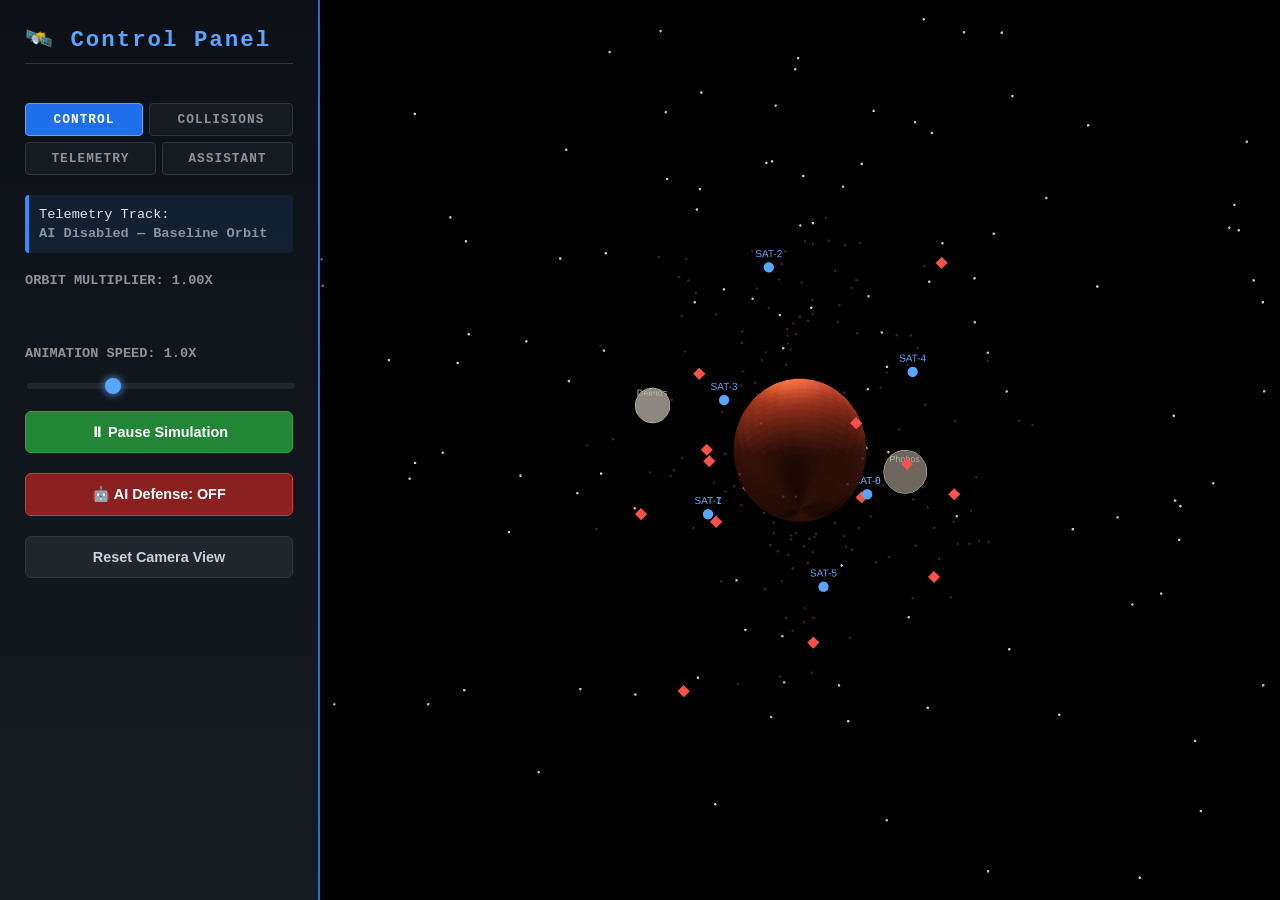
==== commit bc5638f8: "Update frontend fetch calls to relative paths for deployment" ====
--- a/Code/index.html
+++ b/Code/index.html
@@ -533,8 +533,8 @@
             </div>
 
             <div class="download-links">
-                <a href="http://127.0.0.1:8000/download-log" class="secondary-btn download-link" download>⬇ Model Log CSV</a>
-                <a href="http://127.0.0.1:8000/download-sim-log" class="secondary-btn download-link" download>⬇ Sim Log CSV</a>
+                <a href="/download-log" class="secondary-btn download-link" download>⬇ Model Log CSV</a>
+                <a href="/download-sim-log" class="secondary-btn download-link" download>⬇ Sim Log CSV</a>
             </div>
         </div>
 
@@ -857,7 +857,7 @@
                 let numCaution = latestNearestDist.filter(d => d >= COLLISION_RADIUS && d < CAUTION_DISTANCE).length;
                 let numDanger = latestNearestDist.filter(d => d < COLLISION_RADIUS).length;
           
-                fetch('http://127.0.0.1:8000/telemetry', {
+                fetch('/telemetry', {
                     method: 'POST',
                     headers: { 'Content-Type': 'application/json' },
                     body: JSON.stringify({
@@ -979,7 +979,7 @@
                     if (reportChartFallback) reportChartFallback.classList.add('hidden');
                 });
                 function refreshReportChart() {
-                    reportChartImg.src = 'http://127.0.0.1:8000/report-chart?t=' + Date.now();
+                    reportChartImg.src = '/session-report?t=' + Date.now();
                 }
                 refreshReportChart();
                 setInterval(refreshReportChart, 3000);
@@ -987,7 +987,7 @@
           
             function refreshQTable() {
                 if (!qTableViewEl) return;
-                fetch('http://127.0.0.1:8000/rl-debug')
+                fetch('/rl-debug')
                     .then(res => res.json())
                     .then(data => {
                         qTableViewEl.innerText = JSON.stringify(data, null, 2);
@@ -1002,7 +1002,7 @@
             const rlResetBtn = document.getElementById('rl-reset-btn');
             if (rlResetBtn) {
                 rlResetBtn.addEventListener('click', () => {
-                    fetch('http://127.0.0.1:8000/rl-reset')
+                    fetch('/rl-reset')
                         .then(res => res.json())
                         .then(() => {
                             refreshQTable();
@@ -1275,7 +1275,7 @@
           
                 let pendingBubble = appendChatBubble('assistant', 'Thinking…', 'pending');
           
-                fetch('http://127.0.0.1:8000/chat', {
+                fetch('/chat', {
                     method: 'POST',
                     headers: { 'Content-Type': 'application/json' },
                     body: JSON.stringify({
@@ -1354,7 +1354,7 @@
                     lastReportedSatCollisions = [...satOnCollisions];
           
                     try {
-                        let response = await fetch('http://127.0.0.1:8000/rl-step-multi', {
+                        let response = await fetch('/rl-step-multi', {
                             method: 'POST',
                             headers: { 'Content-Type': 'application/json' },
                             body: JSON.stringify({ satellites: payloadSatellites })
